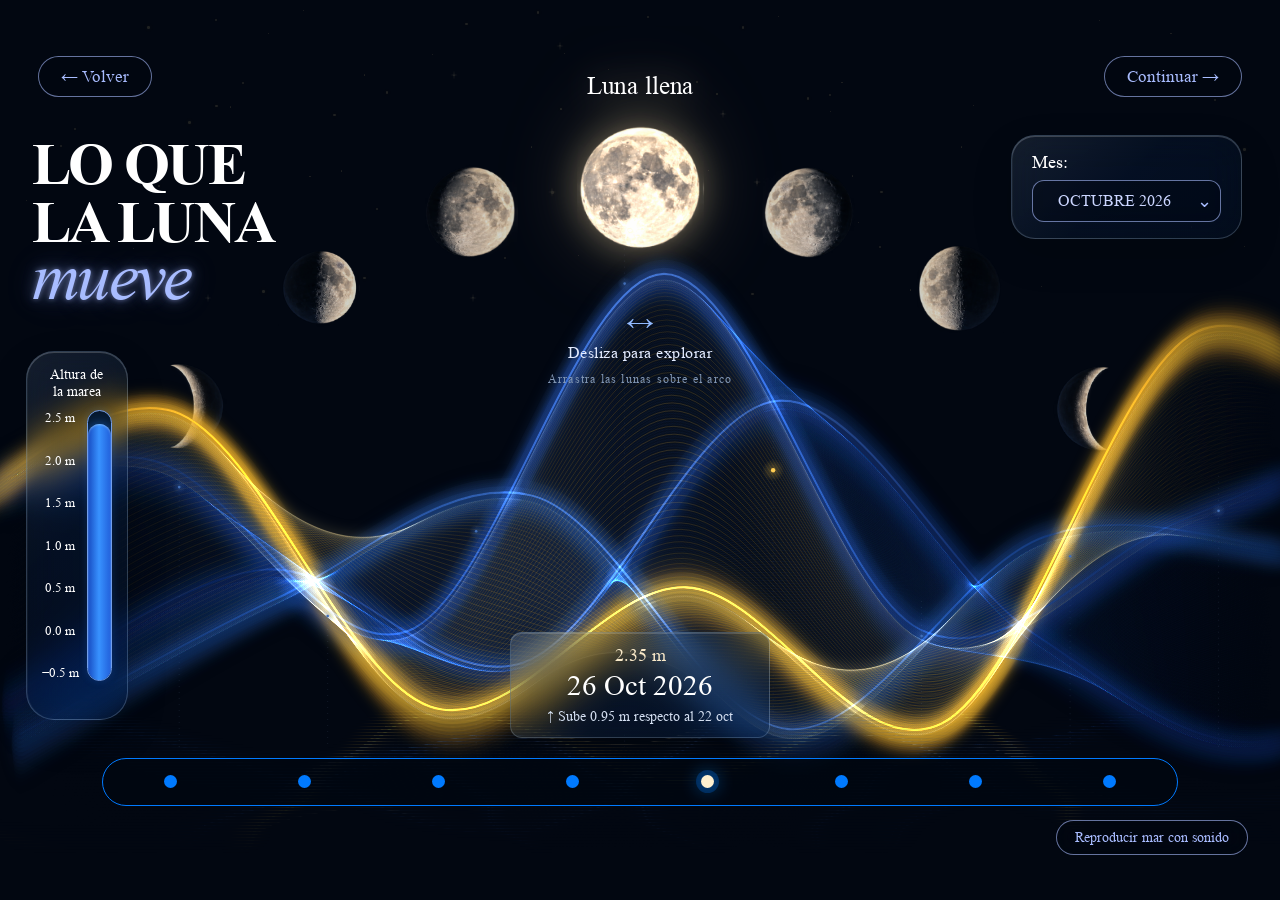
==== experiencia.html @ 52127ccd "Lo que la luna mueve" ====
<!doctype html>
<html lang="es"><head><meta charset="UTF-8"><meta name="viewport" content="width=device-width,initial-scale=1"><title>Lo que la luna mueve</title><link rel="stylesheet" href="estilo.css"><script src="main.js" defer></script></head><body><main id="explore" class="screen explore"><a class="back" id="back" href="index.html" aria-label="Volver a la portada">← Volver</a><h1>LO QUE<br>LA LUNA<br><em>mueve</em></h1><a class="reflection-next" href="reflexión.html">Continuar →</a><aside class="month"><span class="month-label" id="month-label">Mes:</span><button id="month" aria-haspopup="listbox" aria-expanded="false" aria-controls="month-options"><span>OCTUBRE 2026</span><span class="chevron">⌄</span></button><div id="month-options" role="listbox" aria-labelledby="month-label" hidden></div></aside><div id="phases" class="phases"></div><video id="sea-video" class="sea-video" src="assets/video-mar.mp4" loop playsinline preload="auto" aria-hidden="true"></video><button id="sea-audio" class="sea-audio" aria-label="Silenciar sonido del mar" aria-pressed="true">Sonido: activado</button><canvas id="waves" aria-label="Curva de altura de marea por fase lunar"></canvas><aside class="gauge"><span>Altura de<br>la marea</span><div class="scale"><div class="ticks"><span>2.5 m</span><span>2.0 m</span><span>1.5 m</span><span>1.0 m</span><span>0.5 m</span><span>0.0 m</span><span>−0.5 m</span></div><div class="tube"><div id="level"></div></div></div></aside><div class="reading" aria-live="polite"><span id="phase-name"></span><strong id="height"></strong><span id="date"></span><small id="trend"></small></div><nav id="timeline" aria-label="Seleccionar fase lunar"></nav><div class="bottom-note">DATOS PROPORCIONADOS · OCTUBRE 2026 <button id="motion">Pausar movimiento Ⅱ</button></div></main></body></html>
---- estilo.css ----
/* style.css */
:root{color-scheme:dark;--night:#020c17;--blue:#007aff;--cream:#fff0cf;--lavender:#a8bcff}*{box-sizing:border-box}body{margin:0;background:var(--night);color:#fff;font-family:Georgia,'Times New Roman',serif}button,select{font:inherit;color:inherit}button{cursor:pointer}button:focus-visible,select:focus-visible{outline:2px solid var(--cream);outline-offset:5px}.screen{position:relative;min-height:760px;height:100svh;overflow:hidden}.screen[hidden]{display:none}h1{position:absolute;left:4.2%;top:7%;margin:0;font-size:clamp(65px,6.8vw,138px);line-height:.98;letter-spacing:-.045em;font-weight:600;z-index:2}h1 em{font-weight:400;color:var(--lavender);font-size:1.13em;line-height:.8}.intro{background:#020711}.intro-copy{position:absolute;right:7%;top:8%;width:26%;z-index:3}.intro h2{font-size:clamp(24px,2vw,38px);font-weight:400;margin:0 0 20px}.intro p{font-size:clamp(18px,1.5vw,28px);line-height:1.28;margin:0 0 22px}.intro-copy button{background:transparent;border:1.5px solid var(--blue);border-radius:12px;width:85%;padding:11px 22px;font-size:26px;display:flex;justify-content:space-between;transition:background .2s}.intro-copy button:hover{background:#007aff25}.hero-ocean{position:absolute;width:100%;bottom:1%;height:auto;max-height:65%;object-fit:cover;object-position:center top}.intro-note{position:absolute;bottom:2%;left:4%;font:10px Arial;letter-spacing:.23em;color:#aebdd0}.explore h1{font-size:clamp(54px,5.1vw,104px);top:6%;left:2.5%}.back{position:absolute;top:18px;left:2.5%;background:none;border:0;color:#9eafc5;font:12px Arial;z-index:5}.month{position:absolute;right:2.4%;top:4.8%;background:#031a35;border-radius:28px;padding:22px 30px;width:20%;z-index:5}.month label{display:block;font-size:25px;margin-bottom:5px}.month select{background:transparent;border:1px solid var(--blue);border-radius:12px;width:100%;padding:10px 6px;text-align:center;font-size:clamp(15px,1.5vw,29px);appearance:none}.phases{position:absolute;inset:0;z-index:3;pointer-events:none}.phase{position:absolute;transform:translate(-50%,-50%);background:none;border:0;padding:0;pointer-events:auto;transition:filter .3s,scale .3s;width:8.8%;height:19%}.phase img{width:100%;height:100%;object-fit:contain}.phase:hover,.phase.active{filter:drop-shadow(0 0 13px #80aaff80);scale:1.055}.phase.active:after{content:'';position:absolute;bottom:-8px;left:48%;width:5px;height:5px;background:var(--cream);border-radius:50%}.sea-floor{position:absolute;bottom:8%;width:100%;height:25%;object-fit:cover;opacity:.65;mask-image:linear-gradient(transparent,#000 40%,#000 80%,transparent)}canvas{position:absolute;inset:0;width:100%;height:100%;pointer-events:none}.gauge{position:absolute;top:33%;left:1.7%;width:8.3%;height:47%;background:#031a35db;border-radius:28px;padding:18px 10px;z-index:4;text-align:center;font-size:clamp(15px,1.2vw,24px)}.scale{display:flex;justify-content:center;gap:8px;height:84%;margin-top:12px}.ticks{display:flex;flex-direction:column;justify-content:space-between;white-space:nowrap;font-size:.9em}.tube{height:100%;width:28px;border:1.5px solid var(--cream);border-radius:25px;overflow:hidden;position:relative}.tube #level{position:absolute;bottom:0;width:100%;background:var(--cream);border-radius:20px 20px 0 0;transition:height .7s}.reading{position:absolute;left:50%;bottom:14%;transform:translateX(-50%);z-index:5;background:#03172be6;border:1px solid #92bcff33;border-radius:12px;padding:12px 24px;text-align:center;min-width:220px;backdrop-filter:blur(8px)}.reading>span{display:block;font-size:15px}.reading strong{font-weight:400;font-size:33px;display:block;color:var(--cream);margin:3px}.reading small{display:block;font:11px Arial;color:#aac4e2;margin-top:7px}nav{position:absolute;bottom:5.8%;left:10%;right:5%;height:48px;border:1px solid var(--blue);border-radius:25px;background:#010811bd;display:flex;align-items:center;justify-content:space-around;z-index:5}nav button{border:0;background:none;flex:1;height:100%;display:grid;place-items:center}nav i{width:13px;height:13px;background:var(--blue);border-radius:50%;transition:.2s}nav button.active i{background:var(--cream);box-shadow:0 0 0 5px #007aff40,0 0 20px #008cff}nav button:hover i{transform:scale(1.3)}.bottom-note{position:absolute;bottom:2%;left:10%;right:5%;display:flex;justify-content:space-between;color:#71859d;font:9px Arial;letter-spacing:.13em}.bottom-note button{font:10px Arial;color:#b6c9df;background:none;border:0;letter-spacing:.05em}@media(max-width:700px){.screen{min-height:820px}.intro h1{font-size:68px;top:5%}.intro-copy{top:36%;left:7%;width:85%}.intro h2{font-size:23px}.intro p{font-size:18px;max-width:400px}.intro-copy button{font-size:20px;width:200px}.hero-ocean{width:165%;max-width:none;left:-32%;bottom:4%;max-height:36%}.intro-note{font-size:8px}.explore h1{font-size:48px;top:7%}.month{top:6%;right:4%;width:40%;padding:15px;border-radius:18px}.month label{font-size:17px}.phase{width:15%;height:14%}.gauge{top:47%;height:34%;width:17%;left:2%;font-size:14px;padding:12px 4px}.tube{width:17px}.scale{gap:4px}.reading{bottom:15%;left:60%;padding:10px 15px;min-width:180px}.reading strong{font-size:26px}.bottom-note{font-size:7px;left:5%}nav{left:5%;right:5%}.sea-floor{height:24%}}

/* El arco completo es la superficie de deslizamiento. */
.phases{inset:14% 0 34%;pointer-events:auto;touch-action:none;cursor:grab;z-index:3;outline-offset:-5px;user-select:none;-webkit-user-select:none}
.phases.dragging{cursor:grabbing}.phase{width:clamp(72px,9vw,165px);height:clamp(110px,14vw,210px);pointer-events:none;transition:left .35s,top .35s,opacity .25s,filter .3s;scale:1!important}.phase img{height:100%;width:100%;object-fit:contain;pointer-events:none;-webkit-user-drag:none}.dragging .phase{transition:opacity .2s,filter .3s}.phase.active{filter:drop-shadow(0 0 16px #92baff65)}.phase.active:after{bottom:-3px}.swipe-hint{position:absolute;top:41%;left:50%;transform:translateX(-50%);z-index:4;text-align:center;color:#e3ebff;font-size:18px;pointer-events:none;letter-spacing:.03em}.swipe-hint span{display:block;color:#92baff;font:28px Georgia;margin-bottom:3px}.swipe-hint small{display:block;font:10px Arial;color:#8196b3;margin-top:8px;letter-spacing:.1em}nav{pointer-events:none}nav button{pointer-events:none}.reading{bottom:14%}@media(max-width:700px){.phases{inset:23% 0 34%}.phase{width:19vw;height:110px}.swipe-hint{top:43%;font-size:15px}.swipe-hint small{font-size:8px}}
.phase img{width:auto;height:100%;max-width:none;position:absolute;left:50%;top:50%;transform:translate(-50%,-50%)}
.phase{height:clamp(90px,10vw,150px)}
@media(max-width:700px){.phase{height:86px}}

/* Cristal translúcido: las ondas y la luz se perciben detrás del panel. */
.month,.gauge{background:linear-gradient(135deg,#b4d5ff1c,#173b622b 48%,#081a3447);border:1px solid #c4e3ff38;box-shadow:inset 0 1px 0 #ffffff30,inset 1px 0 0 #ffffff0d,0 16px 40px #00000026;backdrop-filter:blur(18px) saturate(145%);-webkit-backdrop-filter:blur(18px) saturate(145%)}
.month{z-index:8;overflow:visible}.month-label{display:block;font-size:25px;margin-bottom:7px}#month{display:flex;align-items:center;justify-content:space-between;gap:8px;background:#03152942;border:1px solid #178aff;border-radius:12px;width:100%;padding:10px 12px;text-align:center;font-size:clamp(15px,1.5vw,29px);transition:border-color .2s,box-shadow .2s,background .2s}#month>span:first-child{flex:1}.chevron{font-size:18px;color:#8ebfff;transition:transform .2s}#month:hover,#month:focus-visible,#month[aria-expanded=true]{border-color:#5ac5ff;box-shadow:0 0 7px #008cff,0 0 23px #007aff88,inset 0 0 12px #008cff2b;outline:none;background:#06437830}#month[aria-expanded=true] .chevron{transform:rotate(180deg)}#month-options{position:absolute;top:calc(100% + 10px);left:0;right:0;padding:8px;max-height:min(390px,55svh);overflow-y:auto;overscroll-behavior:contain;border:1px solid #61b9ff88;border-radius:18px;background:linear-gradient(135deg,#123351e8,#061323ef);backdrop-filter:blur(24px);box-shadow:0 0 22px #007aff30,0 18px 45px #0009;scrollbar-width:thin;scrollbar-color:#3a83ba transparent}#month-options[hidden]{display:none}#month-options button{display:block;width:100%;text-align:left;border:0;background:none;border-radius:10px;padding:12px 14px;font-size:16px;transition:background .15s}#month-options button:hover,#month-options button:focus-visible{background:#008cff30;outline:none}#month-options button[aria-selected=true]{color:#a9dfff;background:#007aff26;box-shadow:inset 2px 0 #43bbff}#empty-month{position:absolute;top:48%;left:50%;transform:translate(-50%,-50%);text-align:center;z-index:4;width:80%;color:#e3edff}#empty-month[hidden]{display:none}#empty-month>span{font-size:24px;color:#a6c8ff}#empty-month p{font-size:18px}@media(max-width:700px){.month-label{font-size:17px}#month{font-size:13px;padding:10px 6px}#month-options button{font-size:13px}}

/* La fase central destaca y recupera su tamaño al salir de la selección. */
.phase{scale:1!important;transition:left .45s ease,top .45s ease,opacity .3s,filter .45s,scale .45s ease}
.phase.active{scale:1.22!important;filter:drop-shadow(0 0 12px #c2d4ff30)}
.dragging .phase{transition:opacity .2s,filter .4s,scale .4s ease}
.swipe-hint{top:45%}.sea-floor{opacity:.8}
@media(max-width:700px){.swipe-hint{top:44%}.phase.active{scale:1.18!important}}

/* Zona lunar independiente del bloque del título. */
.phases{left:30%;right:5%;overflow:hidden;inset-block:12% 35%;clip-path:inset(-15px 0 0 0)}
.phase{height:clamp(86px,8.4vw,140px)}
nav{bottom:10.5%}.reading{bottom:19%}.bottom-note{bottom:6.5%}
@media(max-width:700px){.explore h1{font-size:40px}.phases{left:3%;right:3%;inset-block:29% 31%}.phase{height:78px}.swipe-hint{top:49%}nav{bottom:10%}.reading{bottom:18%}.bottom-note{bottom:6%}}
.phases{overflow:visible;clip-path:inset(-90px 0 -45px 0)}

/* Arco centrado con intervalos angulares iguales sobre un mismo radio. */
.phases{left:5%;right:5%;inset-block:29% 28%;clip-path:inset(-85px 0 -100px 0)}
.phase{height:clamp(80px,7.6vw,125px)}
.swipe-hint{left:50%;top:46%}
nav{left:8%;right:8%}.bottom-note{left:8%;right:8%}
@media(max-width:700px){.phases{left:4%;right:4%;inset-block:36% 29%}.phase{height:70px}.swipe-hint{top:53%}nav{left:5%;right:5%}}

@font-face{font-family:'Lunar Times';src:url('assets/fonts/Times New Roman.ttf') format('truetype');font-style:normal;font-weight:400 500;font-display:swap}
@font-face{font-family:'Lunar Times';src:url('assets/fonts/Times New Roman Bold.ttf') format('truetype');font-style:normal;font-weight:600 900;font-display:swap}
@font-face{font-family:'Lunar Times';src:url('assets/fonts/Times New Roman Italic.ttf') format('truetype');font-style:italic;font-weight:400 500;font-display:swap}
@font-face{font-family:'Lunar Times';src:url('assets/fonts/Times New Roman Bold Italic.ttf') format('truetype');font-style:italic;font-weight:600 900;font-display:swap}
body,button,select,.intro-note,.back,.reading small,.bottom-note,.bottom-note button,.swipe-hint small,.swipe-hint span{font-family:'Lunar Times','Times New Roman',serif}
h1{font-weight:700}h1 em{font-weight:500;font-style:italic}.month-label,.gauge,.reading{font-weight:500}
.phases{inset-block:14% 30%;clip-path:inset(-100px 0 -120px 0)}
.lunar-name{position:absolute;left:50%;bottom:calc(100% + 13px);transform:translateX(-50%);font-size:18px;font-weight:500;white-space:nowrap;color:#fff;opacity:0;transition:opacity .3s;pointer-events:none}.phase.active .lunar-name{opacity:1}.phase.active:after{display:none}
.reading{bottom:18%;min-width:260px;padding:12px 24px;background:linear-gradient(125deg,#bedbff1c,#2c548027 45%,#07234955);border:1px solid #c6e4ff32;box-shadow:inset 0 1px 0 #ffffff26,0 10px 28px #0003;backdrop-filter:blur(20px) saturate(150%);-webkit-backdrop-filter:blur(20px) saturate(150%)}
.reading #phase-name{display:none}.reading #date{font-size:29px}.reading #height{font-size:18px;font-weight:500;margin:0 0 3px;color:#f9e9c9}.reading #trend{font-size:14px;letter-spacing:0;margin-top:5px;color:#d5e0f2}
.swipe-hint{top:41%;font-size:16px}.swipe-hint small{font-size:12px}.bottom-note{font-size:10px}.bottom-note button{font-size:12px}.back{font-size:14px}
@media(max-width:700px){.phases{inset-block:33% 28%}.lunar-name{font-size:13px;bottom:calc(100% + 9px)}.reading{min-width:220px;left:50%;padding:10px 16px}.reading #date{font-size:24px}.reading #trend{font-size:12px}.swipe-hint{top:51%}}
.star-sky{position:absolute;inset:0;pointer-events:none;z-index:0;overflow:hidden}.sky-star{position:absolute;display:block;border-radius:50%;background:#dceaff;box-shadow:0 0 4px #c7dcff66;opacity:.12;animation:sky-twinkle var(--duration) ease-in-out var(--delay) infinite;will-change:opacity}
@keyframes sky-twinkle{0%,100%{opacity:.08}38%{opacity:.16}64%{opacity:var(--peak)}82%{opacity:.19}}
@media(prefers-reduced-motion:reduce){.sky-star{animation:none;opacity:.25}}
.sky-star{background:#ffe29a;box-shadow:0 0 5px #ffd16ab3,0 0 10px #ffc66a45}
.sky-star.star-spark:before,.sky-star.star-spark:after{content:'';position:absolute;left:50%;top:50%;transform:translate(-50%,-50%);background:linear-gradient(transparent,#ffe9b3,transparent);pointer-events:none}
.sky-star.star-spark:before{width:1px;height:10px}.sky-star.star-spark:after{width:8px;height:1px;background:linear-gradient(90deg,transparent,#ffe9b3,transparent)}
@keyframes sky-twinkle{0%,100%{opacity:.18}38%{opacity:.34}64%{opacity:var(--peak)}82%{opacity:.3}}
.phase{filter:brightness(.83);transition:left .45s ease,top .45s ease,opacity .3s,filter .55s ease,scale .45s ease}
.phase.active{filter:brightness(1.2) drop-shadow(0 0 13px #ffe4a861) drop-shadow(0 0 30px #ffd58936)}
.dragging .phase{transition:opacity .2s,filter .55s ease,scale .4s ease}

/* Las lunas permanecen detrás de la luz; controles y textos quedan al frente. */
.explore .phases{z-index:2}.explore #waves{z-index:3}.explore .sea-floor{z-index:1}.explore .gauge{z-index:4}.explore h1{z-index:4}.explore .swipe-hint{z-index:4}
#motion{display:none}
.swipe-hint{top:34%}
@media(max-width:700px){.swipe-hint{top:45%}}
.bottom-note{display:none}
.phase{scale:1!important;transform-origin:center;transition:left .45s ease,top .45s ease,opacity .3s,filter .55s ease,scale .5s cubic-bezier(.22,.68,.25,1)}
.phase.active{scale:1.38!important}
.dragging .phase{transition:opacity .2s,filter .5s ease,scale .5s cubic-bezier(.22,.68,.25,1)}
@media(max-width:700px){.phase.active{scale:1.3!important}}
.hand-control{position:absolute;bottom:1.4%;left:50%;transform:translateX(-50%);z-index:9;text-align:center;width:min(420px,90%)}#camera-toggle{border:1px solid #80bfff88;border-radius:20px;background:#0a223c99;padding:7px 18px;font-size:15px;backdrop-filter:blur(15px);box-shadow:inset 0 1px #ffffff18}#camera-toggle[aria-pressed=true]{border-color:#a4d7ff;box-shadow:0 0 12px #007aff66}#camera-toggle:disabled{opacity:.6}#camera-status{display:block;font-size:12px;color:#b7cbe1;margin-top:5px}#hand-video{position:fixed;right:calc(-50vw + 50% + 18px);bottom:5px;width:110px;height:80px;object-fit:cover;transform:scaleX(-1);border:1px solid #aed5ff55;border-radius:12px;opacity:.8}#hand-video[hidden]{display:none}
@media(max-width:700px){.hand-control{bottom:1%}#camera-toggle{font-size:13px}#camera-status{font-size:10px}#hand-video{width:72px;height:54px;bottom:65px}}
h1 em{color:var(--lavender);text-shadow:0 0 5px #a8bcff80,0 0 14px #a8bcff66,0 0 30px #8fa7ff40,0 0 48px #8fa7ff20}
.hero-moon-glow{position:absolute;left:50%;bottom:10%;width:43vw;height:43vw;max-height:65vh;transform:translateX(-50%);border-radius:50%;background:radial-gradient(ellipse,#f5f6ff00 45%,#f4f5ff22 58%,#eaf0ff12 66%,#f5f6ff00 77%);filter:blur(16px);pointer-events:none;animation:moon-halo-breathe 4.8s ease-in-out infinite}
@keyframes moon-halo-breathe{0%,100%{opacity:.3}48%{opacity:.95}65%{opacity:.75}}
@media(max-width:700px){.hero-moon-glow{width:73vw;height:73vw;bottom:8%}}
@media(prefers-reduced-motion:reduce){.hero-moon-glow{animation:none;opacity:.55}}
.hero-moon-glow{bottom:auto;max-height:none;transform:translate(-50%,-50%);background:radial-gradient(circle,transparent 54%,#f1f4ff0a 62%,#f5f7ff55 69%,#eaf0ff26 74%,transparent 82%);filter:blur(12px);animation:moon-halo-breathe 4.8s ease-in-out infinite}
@keyframes moon-halo-breathe{0%,100%{opacity:.25}50%{opacity:.9}}
/* Resplandor por delante de la imagen para que el halo no quede tapado. */
.hero-moon-glow{z-index:1;mix-blend-mode:screen;background:radial-gradient(circle,transparent 52%,#f9faff08 60%,#f8faff88 68%,#e9f0ff55 73%,#dce8ff18 81%,transparent 88%);filter:blur(10px);animation:moon-visible-flash 3.8s ease-in-out infinite}
@keyframes moon-visible-flash{0%,100%{opacity:.25}35%{opacity:.65}49%{opacity:1}58%{opacity:.48}68%{opacity:.92}83%{opacity:.35}}
@media(prefers-reduced-motion:reduce){.hero-moon-glow{animation:none;opacity:.7}}
/* Composición independiente: luna detrás y mar en primer plano. */
.cover-moon{position:absolute;width:54%;aspect-ratio:3040/2027;left:52%;top:30%;transform:translateX(-50%);z-index:1;pointer-events:none}
.cover-moon img{width:100%;height:100%;object-fit:contain;animation:cover-moon-radiance 3.8s ease-in-out infinite}
@keyframes cover-moon-radiance{0%,100%{filter:drop-shadow(0 0 8px #f3f5ff80) drop-shadow(0 0 19px #eef3ff55)}45%{filter:drop-shadow(0 0 15px #ffffffdd) drop-shadow(0 0 38px #eef3ffb3) drop-shadow(0 0 65px #dce6ff55)}65%{filter:drop-shadow(0 0 11px #f4f7ffaa) drop-shadow(0 0 25px #edf2ff77)}78%{filter:drop-shadow(0 0 18px #ffffffe6) drop-shadow(0 0 43px #eaf0ff99)}}
.intro .hero-ocean{z-index:2;bottom:0;width:100%;height:auto;max-height:none;object-fit:contain}
.intro h1,.intro .intro-copy{z-index:3}
@media(max-width:700px){.cover-moon{width:110%;left:50%;top:auto;bottom:7%}.intro .hero-ocean{width:165%;left:-32%;bottom:0}}
@media(prefers-reduced-motion:reduce){.cover-moon img{animation:none;filter:drop-shadow(0 0 20px #f2f6ffb3)}}
.sea-video{position:absolute;inset:0;width:100%;height:100%;object-fit:cover;z-index:0;pointer-events:none}.explore .star-sky{z-index:1}.sea-audio{position:absolute;right:2.5%;bottom:2%;z-index:9;border:1px solid #b3d1ee55;border-radius:18px;background:#05182e99;backdrop-filter:blur(12px);padding:7px 13px;color:#d3e1ef;font-size:13px}.sea-audio:hover{border-color:#a4cfff}.sea-audio:focus-visible{outline:2px solid #a4cfff}@media(max-width:700px){.sea-audio{bottom:11%;right:3%;font-size:11px}}
/* El cielo ocupa la zona lunar; el mar queda bajo la visualización. */
.sea-video{top:34%;bottom:0;height:66%;object-position:center bottom;mask-image:linear-gradient(to bottom,transparent 0%,#000 29%,#000 100%);-webkit-mask-image:linear-gradient(to bottom,transparent 0%,#000 29%,#000 100%)}
@media(max-width:700px){.sea-video{top:43%;height:57%}}
/* Las estrellas se desvanecen antes del horizonte del video. */
.explore .star-sky{height:50%;mask-image:linear-gradient(to bottom,#000 0%,#000 78%,transparent 100%);-webkit-mask-image:linear-gradient(to bottom,#000 0%,#000 78%,transparent 100%)}
@media(max-width:700px){.explore .star-sky{height:57%}}
/* Separar traslación y escala evita que el aumento desplace el centro lunar. */
.phase{transform:none;translate:-50% -50%;transform-origin:center}
.swipe-hint{left:50%;transform:translateX(-50%)}
.continue-link{background:transparent;border:1.5px solid var(--blue);border-radius:12px;width:85%;padding:11px 22px;font-size:26px;display:flex;justify-content:space-between;color:inherit;text-decoration:none}.continue-link:hover{background:#007aff25}.back{text-decoration:none}@media(max-width:700px){.continue-link{font-size:20px;width:200px}}


/* portada.css */
.intro.cover-final{background:#020711;isolation:isolate;min-height:720px}
.cover-final h1{left:4.1%;top:5.3%;font-size:clamp(74px,6.8vw,144px);line-height:1.01;letter-spacing:-.035em;margin:0;z-index:4}
.cover-final h1 em{font-size:1.13em;line-height:.85;text-shadow:none}
.cover-final .intro-copy{left:4.1%;right:auto;top:39.3%;width:40%;z-index:4}
.cover-final .intro-copy p{font-size:clamp(18px,1.5vw,31px);line-height:1.24;margin:0 0 1.8em}
.cover-final .continue-link{width:clamp(210px,15.8vw,330px);justify-content:center;border:1.5px solid #a8bcff;border-radius:13px;padding:10px 20px;font-size:clamp(23px,1.55vw,32px);background:#02071155;transition:box-shadow .18s,border-color .18s,background .18s}
.cover-final .continue-link:hover,.cover-final .continue-link:focus-visible,.cover-final .continue-link:active,.cover-final .continue-link.is-pressed{border-color:#b9caff;box-shadow:0 0 7px #a8bcffcc,0 0 20px #a8bcff88,inset 0 0 13px #a8bcff33;background:#a8bcff12;outline:none}
.cover-final .cover-moon{left:68%;top:17%;width:66%;aspect-ratio:3040/2027;z-index:1}
.cover-final .cover-moon img{animation:cover-final-pulse 4.2s ease-in-out infinite}
@keyframes cover-final-pulse{0%,100%{filter:drop-shadow(0 0 5px #fff6) drop-shadow(0 0 14px #e5eaff55)}42%{filter:drop-shadow(0 0 14px #fffC) drop-shadow(0 0 36px #eaf0ff99)}60%{filter:drop-shadow(0 0 8px #fff8) drop-shadow(0 0 23px #eaf0ff66)}76%{filter:drop-shadow(0 0 16px #fffC) drop-shadow(0 0 40px #eaf0ff99)}}
.cover-final .hero-ocean{width:100%;left:0;bottom:-10%;height:auto;max-height:none;z-index:2;pointer-events:none}
.cover-final .star-sky{display:none}
@media(max-width:700px){.intro.cover-final{min-height:880px}.cover-final h1{font-size:65px;top:4%;left:6%}.cover-final .intro-copy{left:6%;top:31%;width:88%}.cover-final .intro-copy p{font-size:18px;margin-bottom:1.3em}.cover-final .continue-link{font-size:22px;width:200px}.cover-final .cover-moon{width:140%;left:65%;top:58%}.cover-final .hero-ocean{width:175%;left:-30%;bottom:-1%}}
@media(prefers-reduced-motion:reduce){.cover-final .cover-moon img{animation:none;filter:drop-shadow(0 0 18px #edf2ff99)}}
@media(min-width:701px){.cover-final h1{font-size:clamp(74px,6.4vw,144px);line-height:.94}.cover-final .intro-copy{top:40.5%}.cover-final .hero-ocean{bottom:-14%}}
/* Sangrado lateral oculta los bordes de exportación y funde el mar con el fondo. */
.cover-final .hero-ocean{width:104%;left:-2%;bottom:-9%;mask-image:linear-gradient(to bottom,transparent 0%,#000 34%,#000 88%,transparent 100%);-webkit-mask-image:linear-gradient(to bottom,transparent 0%,#000 34%,#000 88%,transparent 100%)}
.cover-final .cover-moon{top:23%}
@media(max-width:700px){.cover-final .cover-moon{top:61%}.cover-final .hero-ocean{width:185%;left:-35%;bottom:-1%}}
.cover-final .cover-moon{left:71%}
.cover-final .continue-link{justify-content:space-between;gap:22px}
.cover-final .continue-link span{font-size:1.15em;line-height:1}
@media(max-width:700px){.cover-final .cover-moon{left:69%}}
.cover-final h1 em{text-shadow:0 0 5px #a8bcff99,0 0 14px #a8bcff80,0 0 28px #91aaff55,0 0 46px #91aaff2b}
.cover-final .star-sky{display:block;z-index:0;height:76%;mask-image:linear-gradient(#000 0%,#000 75%,transparent 100%);-webkit-mask-image:linear-gradient(#000 0%,#000 75%,transparent 100%)}


/* reflexion.css */
body{background:#020711}.reflection{position:relative;min-height:100svh;overflow:hidden;padding:6% 3% 11%;isolation:isolate}.reflection-header{position:relative;z-index:2}.reflection h1{position:static;font-size:clamp(45px,5vw,104px);line-height:.98;letter-spacing:-.025em;margin:0 0 20px}.reflection h1 span{display:block;color:#a8bcff}.reflection h1 em{font-size:1em;font-weight:700;text-shadow:none}.reflection-header p{max-width:60%;font-size:clamp(18px,1.5vw,31px);line-height:1.25;margin:0 0 4% 1%}.reflection-back{position:absolute;right:3%;top:3%;z-index:5;color:#c9d7ed;text-decoration:none;font-size:16px}.reflection-waves{position:absolute;bottom:-9vw;left:-2%;width:104%;z-index:-1;pointer-events:none;mask-image:linear-gradient(transparent,#000 32%,#000 90%,transparent)}.reflection-sea{position:absolute;bottom:0;width:100%;left:0;height:17%;object-fit:cover;opacity:.45;z-index:-2;mask-image:linear-gradient(transparent,#000)}.reflection-grid{display:grid;grid-template-columns:repeat(4,minmax(0,1fr));gap:2.4%;position:relative;z-index:2;margin-top:3%}.moon-card{position:relative;aspect-ratio:1;perspective:1200px;filter:drop-shadow(0 0 12px #d2b2ff55) drop-shadow(0 0 25px #c6a2ff25)}.flip-button{position:relative;display:block;width:100%;height:100%;padding:0;border:0;background:transparent;border-radius:50%;text-align:center;color:white;transform-style:preserve-3d;transition:transform .8s cubic-bezier(.2,.65,.25,1);cursor:pointer}.moon-card.is-flipped .flip-button{transform:rotateY(180deg)}.flip-face{position:absolute;inset:0;border-radius:50%;backface-visibility:hidden;-webkit-backface-visibility:hidden;display:flex;align-items:center;justify-content:center}.flip-front img{position:absolute;width:115%;height:115%;object-fit:contain;max-width:none;pointer-events:none}.flip-back{transform:rotateY(180deg);background:linear-gradient(130deg,#e4d4ff32,#6d84aa30 42%,#0c213f99);border:1px solid #d9c7ff88;box-shadow:inset 0 1px 3px #ffffff55,inset 0 -12px 24px #03102766,0 0 25px #c4a3ff22;backdrop-filter:blur(22px) saturate(140%);padding:16%;font-size:clamp(15px,1.35vw,28px);line-height:1.14}.flip-back strong{font-weight:700}.scenario-text{display:block}.scenario-nav{position:absolute;bottom:9%;left:24%;right:24%;display:flex;align-items:center;justify-content:space-between;z-index:4;visibility:hidden;opacity:0;transition:opacity .3s}.is-flipped .scenario-nav{visibility:visible;opacity:1}.scenario-nav button{border:1px solid #d4bfff88;border-radius:50%;background:#17284099;width:30px;height:30px;padding:0;font-size:21px;color:#e6d8ff}.scenario-nav span{font-size:13px;color:#ddd1f7}.reflection-next{position:absolute;right:2.4%;top:1%;z-index:10;text-decoration:none;color:#a8bcff;border:1px solid #a8bcff88;border-radius:15px;padding:6px 16px;font-size:16px}.reflection-next:hover,.reflection-next:focus-visible{box-shadow:0 0 15px #a8bcff88}.explore .month{top:8%}.reflection .flip-button:focus-visible{outline:2px solid #d8c3ff;outline-offset:6px}@media(max-width:900px){.reflection{padding-top:12%;overflow:visible}.reflection h1{font-size:50px}.reflection-header p{max-width:95%;font-size:20px}.reflection-grid{grid-template-columns:repeat(2,1fr);gap:35px 8%;margin:40px 4% 80px}.flip-back{font-size:clamp(16px,2.6vw,24px)}.reflection-waves{bottom:0;width:150%;left:-25%}}@media(max-width:480px){.reflection-grid{grid-template-columns:1fr;margin:35px 13% 60px;gap:35px}.reflection h1{font-size:38px}.reflection-header p{font-size:18px}.flip-back{font-size:20px}.reflection-next{font-size:13px}.explore .month{top:9%}}
@media(prefers-reduced-motion:reduce){.flip-button{transition:none}}
/* Diámetro uniforme y recorte circular limpio, independiente del margen de cada PNG. */
.reflection-grid{gap:4%;margin-left:1%;margin-right:1%;grid-template-columns:repeat(4,minmax(0,1fr))}
.moon-card{width:100%;aspect-ratio:1;filter:drop-shadow(0 0 7px #f0f5ff77) drop-shadow(0 0 19px #e8efff40)}
.flip-front{overflow:hidden;background:#030d18;mask-image:radial-gradient(circle at center,#000 68.7%,transparent 70.5%);-webkit-mask-image:radial-gradient(circle at center,#000 68.7%,transparent 70.5%)}
.flip-front img{position:absolute;object-fit:fill;left:50%;top:50%;max-width:none;transform:translate(-50%,-50%)}
.moon-card:nth-child(1) .flip-front img{width:125.2%;height:111.6%}
.moon-card:nth-child(2) .flip-front img{width:107%;height:132.7%;transform:translate(-51%,-48%)}
.moon-card:nth-child(3) .flip-front img{width:104.5%;height:110.5%;transform:translate(-49.5%,-51.2%)}
.moon-card:nth-child(4) .flip-front img{width:105%;height:111%;transform:translate(-49.8%,-49.3%)}
.flip-back{border-color:#edf4ff88;box-shadow:inset 0 1px 3px #ffffff55,inset 0 -12px 24px #03102766,0 0 20px #e7efff33}
@media(max-width:900px){.reflection-grid{grid-template-columns:repeat(2,minmax(0,1fr));gap:40px 10%;margin-left:5%;margin-right:5%}}
@media(max-width:480px){.reflection-grid{grid-template-columns:1fr;gap:38px;margin-left:16%;margin-right:16%}}
.moon-card{filter:drop-shadow(0 0 6px #ffffffb3) drop-shadow(0 0 17px #eef4ff88) drop-shadow(0 0 32px #e1ebff44);transition:filter .4s ease}
.moon-card:hover,.moon-card:focus-within{filter:drop-shadow(0 0 8px #fffffff2) drop-shadow(0 0 24px #f1f6ffcc) drop-shadow(0 0 48px #dceaff88)}
.flip-back{background:linear-gradient(135deg,#123258e8,#071c36eb 55%,#031127f0);color:#c5cede;text-shadow:none;border-color:#819bb777;box-shadow:inset 0 1px 2px #cadcf333,inset 0 -12px 24px #010b1c66,0 0 16px #adc9ed22}
.reflection-waves{bottom:-6vw;filter:saturate(1.2) brightness(1.08)}
@media(max-width:900px){.reflection-waves{bottom:3vw}}
.reflection-waves{bottom:-7.5vw}
@media(max-width:900px){.reflection-waves{bottom:1.5vw}}
.reflection-header{transform:translateY(-1.6vw)}
.reflection-back{top:4.4vw;right:3%;display:inline-flex;align-items:center;justify-content:center;padding:10px 22px;border:1px solid #a8bcff99;border-radius:30px;background:#02071166;color:#a8bcff;font-size:clamp(16px,1.35vw,27px);line-height:1.1;transition:border-color .2s,box-shadow .2s}
.reflection-back:hover,.reflection-back:focus-visible{border-color:#becdff;box-shadow:0 0 8px #a8bcff66,0 0 20px #a8bcff33;outline:none}
@media(max-width:900px){.reflection-header{transform:translateY(-1vw)}.reflection-back{top:20px;font-size:15px;padding:8px 15px}}
/* Navegación consistente entre experiencia y reflexión. */
.explore .back,.explore .reflection-next{position:absolute;top:4.4vw;display:inline-flex;align-items:center;justify-content:center;padding:10px 22px;border:1px solid #a8bcff99;border-radius:30px;background:#02071166;color:#a8bcff;font-size:clamp(16px,1.35vw,27px);line-height:1.1;text-decoration:none;z-index:10;transition:border-color .2s,box-shadow .2s}
.explore .back{left:3%}.explore .reflection-next{right:3%}
.explore .back:hover,.explore .back:focus-visible,.explore .reflection-next:hover,.explore .reflection-next:focus-visible{border-color:#becdff;box-shadow:0 0 8px #a8bcff66,0 0 20px #a8bcff33;outline:none}
.explore h1{top:15%;font-size:clamp(48px,4.6vw,94px)}
.explore .month{top:15%;right:3%;width:18%;padding:16px 20px;border-radius:24px}
.explore .month-label{font-size:clamp(18px,1.4vw,26px)}
.explore #month{font-size:clamp(14px,1.25vw,24px);padding:9px 8px}
.explore .gauge{top:39%;height:41%;width:8%;left:2%;padding:14px 8px;font-size:clamp(14px,1.1vw,22px)}
.explore .scale{height:80%;margin-top:10px}.explore .tube{width:25px}
@media(max-width:900px){.explore .back,.explore .reflection-next{top:20px;font-size:15px;padding:8px 15px}}
@media(max-width:700px){.explore h1{top:12%;font-size:39px}.explore .month{top:13%;right:3%;width:40%;padding:12px}.explore .month-label{font-size:17px}.explore #month{font-size:13px}.explore .gauge{top:49%;height:30%;width:17%;left:2%;font-size:13px;padding:10px 4px}.explore .tube{width:17px}.explore .scale{gap:4px}}
.explore .sea-audio{border:1px solid #a8bcff99;border-radius:30px;background:#02071166;color:#a8bcff;font-family:'Lunar Times','Times New Roman',serif;font-size:clamp(14px,1.1vw,22px);line-height:1.1;padding:9px 18px;transition:border-color .2s,box-shadow .2s}
.explore .sea-audio:hover,.explore .sea-audio:focus-visible{border-color:#becdff;box-shadow:0 0 8px #a8bcff66,0 0 20px #a8bcff33;outline:none}
@media(max-width:700px){.explore .sea-audio{font-size:12px;padding:8px 13px}}
.explore .sea-audio{bottom:5%}
@media(max-width:700px){.explore .sea-audio{bottom:13%}}
.explore #month{border:1px solid #a8bcff99;color:#cbd6ff;background:#02071166;transition:border-color .2s,box-shadow .2s}
.explore #month:hover,.explore #month:focus-visible,.explore #month[aria-expanded=true]{border-color:#becdff;box-shadow:0 0 8px #a8bcff66,0 0 20px #a8bcff33,inset 0 0 10px #a8bcff12;outline:none}
.explore .chevron{color:#a8bcff}
.explore .tube{border-color:#739ee9;background:#06182e;box-shadow:0 0 9px #287eff33}
.explore .tube #level{background:linear-gradient(to right,#174cc2,#3892ff 48%,#215fda);box-shadow:0 0 12px #2384ff99,inset 0 1px 2px #a8d4ff99}
.reflection .star-sky{z-index:-1;height:70%;mask-image:linear-gradient(#000 0%,#000 75%,transparent 100%);-webkit-mask-image:linear-gradient(#000 0%,#000 75%,transparent 100%)}
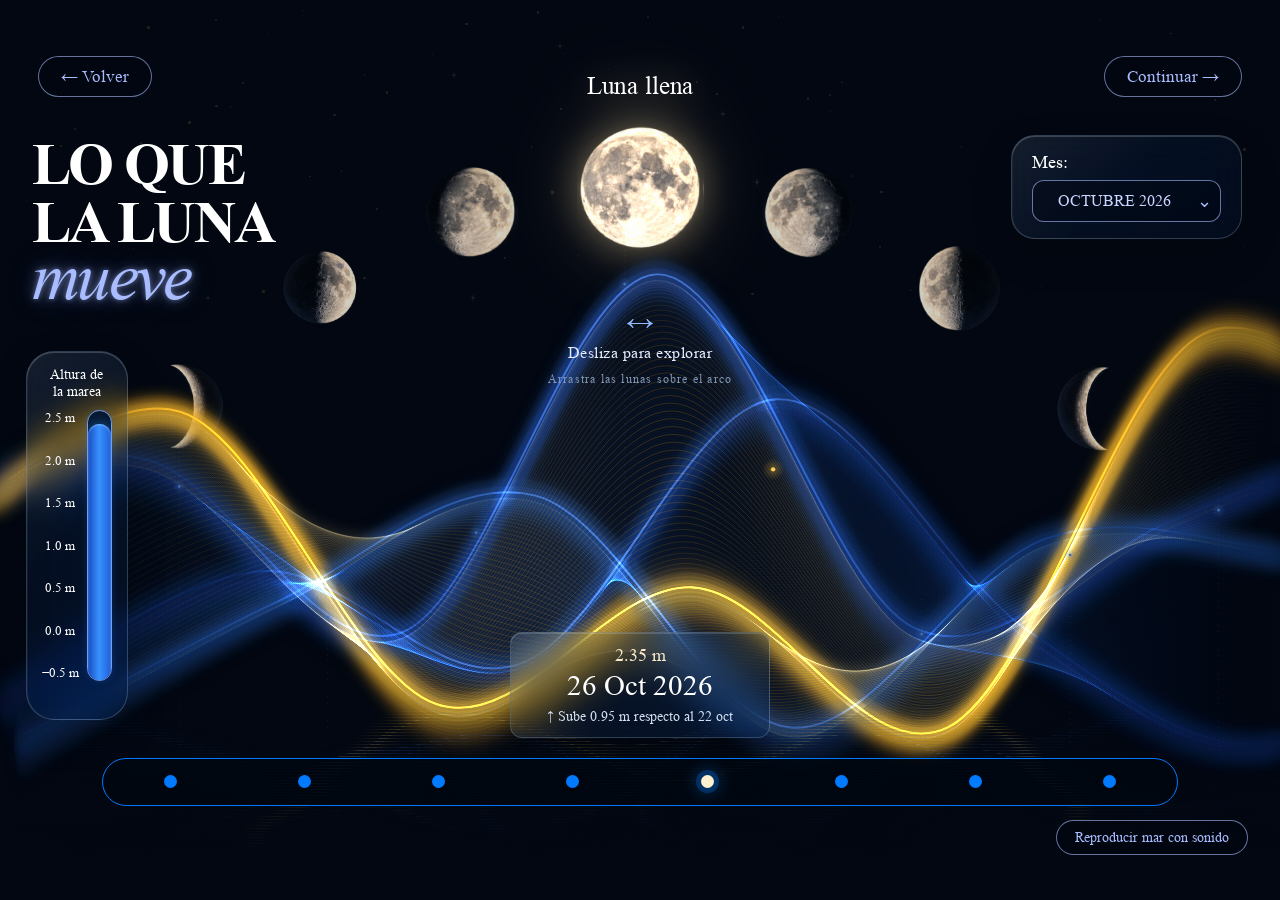
==== commit 79181a04: "Update experiencia.html" ====
--- a/experiencia.html
+++ b/experiencia.html
@@ -1,2 +1,2 @@
 <!doctype html>
-<html lang="es"><head><meta charset="UTF-8"><meta name="viewport" content="width=device-width,initial-scale=1"><title>Lo que la luna mueve</title><link rel="stylesheet" href="estilo.css"><script src="main.js" defer></script></head><body><main id="explore" class="screen explore"><a class="back" id="back" href="index.html" aria-label="Volver a la portada">← Volver</a><h1>LO QUE<br>LA LUNA<br><em>mueve</em></h1><a class="reflection-next" href="reflexión.html">Continuar →</a><aside class="month"><span class="month-label" id="month-label">Mes:</span><button id="month" aria-haspopup="listbox" aria-expanded="false" aria-controls="month-options"><span>OCTUBRE 2026</span><span class="chevron">⌄</span></button><div id="month-options" role="listbox" aria-labelledby="month-label" hidden></div></aside><div id="phases" class="phases"></div><video id="sea-video" class="sea-video" src="assets/video-mar.mp4" loop playsinline preload="auto" aria-hidden="true"></video><button id="sea-audio" class="sea-audio" aria-label="Silenciar sonido del mar" aria-pressed="true">Sonido: activado</button><canvas id="waves" aria-label="Curva de altura de marea por fase lunar"></canvas><aside class="gauge"><span>Altura de<br>la marea</span><div class="scale"><div class="ticks"><span>2.5 m</span><span>2.0 m</span><span>1.5 m</span><span>1.0 m</span><span>0.5 m</span><span>0.0 m</span><span>−0.5 m</span></div><div class="tube"><div id="level"></div></div></div></aside><div class="reading" aria-live="polite"><span id="phase-name"></span><strong id="height"></strong><span id="date"></span><small id="trend"></small></div><nav id="timeline" aria-label="Seleccionar fase lunar"></nav><div class="bottom-note">DATOS PROPORCIONADOS · OCTUBRE 2026 <button id="motion">Pausar movimiento Ⅱ</button></div></main></body></html>+<html lang="es"><head><meta charset="UTF-8"><meta name="viewport" content="width=device-width,initial-scale=1"><title>Lo que la luna mueve</title><link rel="stylesheet" href="estilo.css"><script src="main.js" defer></script></head><body><main id="explore" class="screen explore"><a class="back" id="back" href="index.html" aria-label="Volver a la portada">← Volver</a><h1>LO QUE<br>LA LUNA<br><em>mueve</em></h1><a class="reflection-next" href="reflexion.html">Continuar →</a><aside class="month"><span class="month-label" id="month-label">Mes:</span><button id="month" aria-haspopup="listbox" aria-expanded="false" aria-controls="month-options"><span>OCTUBRE 2026</span><span class="chevron">⌄</span></button><div id="month-options" role="listbox" aria-labelledby="month-label" hidden></div></aside><div id="phases" class="phases"></div><video id="sea-video" class="sea-video" src="assets/video-mar.mp4" loop playsinline preload="auto" aria-hidden="true"></video><button id="sea-audio" class="sea-audio" aria-label="Silenciar sonido del mar" aria-pressed="true">Sonido: activado</button><canvas id="waves" aria-label="Curva de altura de marea por fase lunar"></canvas><aside class="gauge"><span>Altura de<br>la marea</span><div class="scale"><div class="ticks"><span>2.5 m</span><span>2.0 m</span><span>1.5 m</span><span>1.0 m</span><span>0.5 m</span><span>0.0 m</span><span>−0.5 m</span></div><div class="tube"><div id="level"></div></div></div></aside><div class="reading" aria-live="polite"><span id="phase-name"></span><strong id="height"></strong><span id="date"></span><small id="trend"></small></div><nav id="timeline" aria-label="Seleccionar fase lunar"></nav><div class="bottom-note">DATOS PROPORCIONADOS · OCTUBRE 2026 <button id="motion">Pausar movimiento Ⅱ</button></div></main></body></html>
